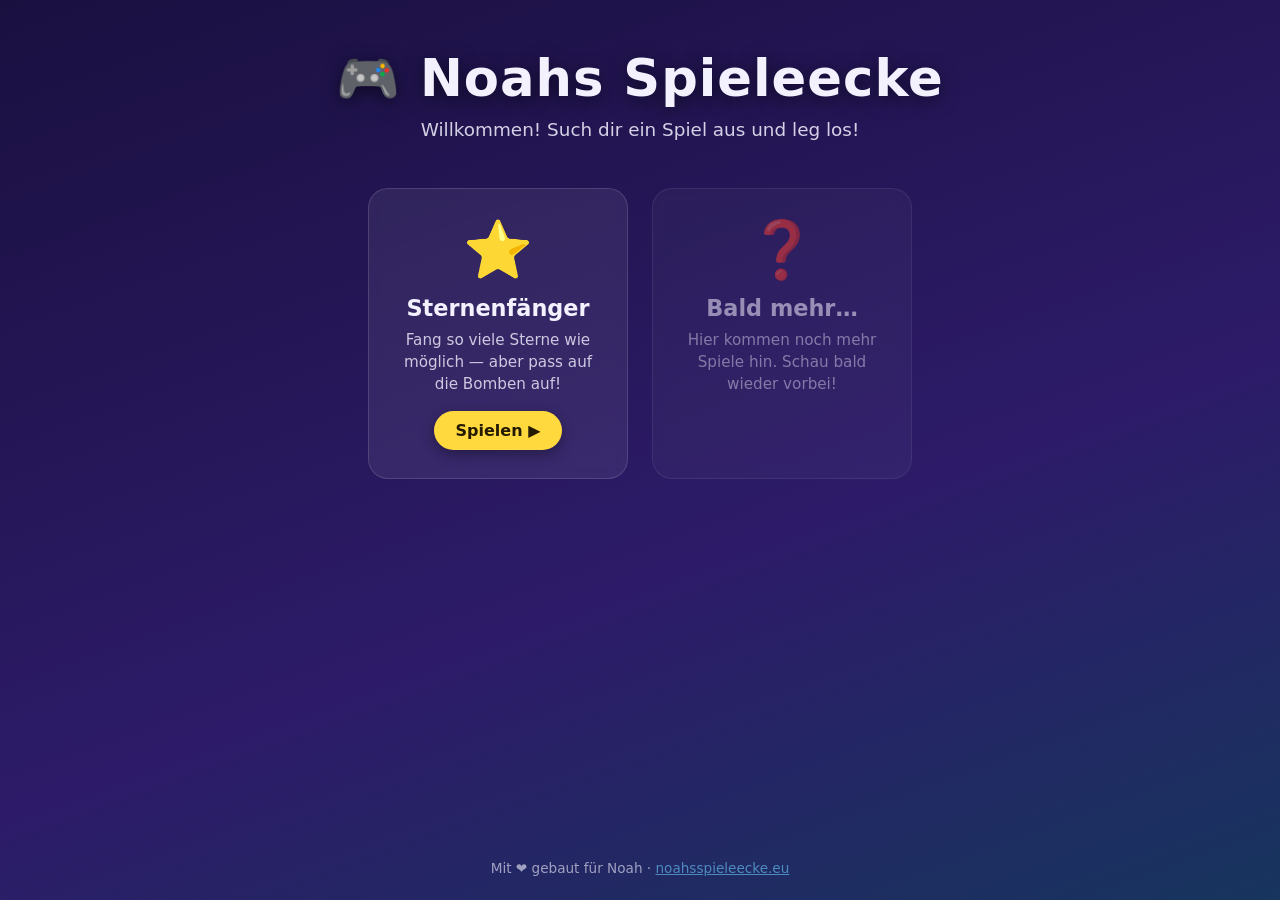
==== index.html @ bd31595b "Initial commit: Noahs Spieleecke mit Sternenfänger-Spiel und Highscore-API Co-Authored-By: Claude Fa" ====
<!DOCTYPE html>
<html lang="de">
<head>
<meta charset="utf-8">
<meta name="viewport" content="width=device-width, initial-scale=1">
<title>Noahs Spieleecke 🎮</title>
<meta name="description" content="Noahs Spieleecke — coole Browser-Spiele zum direkt Losspielen!">
<link rel="stylesheet" href="css/style.css">
<link rel="icon" href="data:image/svg+xml,<svg xmlns='http://www.w3.org/2000/svg' viewBox='0 0 100 100'><text y='.9em' font-size='90'>🎮</text></svg>">
</head>
<body>

<header class="hero">
  <h1>🎮 Noahs Spieleecke</h1>
  <p>Willkommen! Such dir ein Spiel aus und leg los!</p>
</header>

<main class="games">

  <a class="game-card" href="games/sterne/">
    <div class="game-icon">⭐</div>
    <h2>Sternenfänger</h2>
    <p>Fang so viele Sterne wie möglich — aber pass auf die Bomben auf!</p>
    <span class="play-btn">Spielen ▶</span>
  </a>

  <div class="game-card coming-soon">
    <div class="game-icon">❓</div>
    <h2>Bald mehr…</h2>
    <p>Hier kommen noch mehr Spiele hin. Schau bald wieder vorbei!</p>
  </div>

</main>

<footer>
  <p>Mit ❤️ gebaut für Noah · <a href="https://noahsspieleecke.eu">noahsspieleecke.eu</a></p>
</footer>

</body>
</html>
---- css/style.css ----
/* ===== Noahs Spieleecke — gemeinsames Stylesheet ===== */

* { margin: 0; padding: 0; box-sizing: border-box; }

:root {
  --bg1: #1a1040;
  --bg2: #2d1b69;
  --card: #ffffff12;
  --accent: #ffd93d;
  --accent2: #6bcbff;
  --text: #f4f1ff;
}

html { height: 100%; }

body {
  min-height: 100%;
  font-family: "Segoe UI", system-ui, -apple-system, sans-serif;
  color: var(--text);
  background: linear-gradient(160deg, var(--bg1), var(--bg2) 60%, #17355e);
  background-attachment: fixed;
  display: flex;
  flex-direction: column;
  align-items: center;
}

/* ---------- Startseite ---------- */

.hero {
  text-align: center;
  padding: 48px 16px 24px;
}

.hero h1 {
  font-size: clamp(2rem, 6vw, 3.2rem);
  text-shadow: 0 4px 18px #0008;
  letter-spacing: 1px;
}

.hero p {
  margin-top: 10px;
  font-size: 1.15rem;
  opacity: .85;
}

.games {
  display: flex;
  flex-wrap: wrap;
  gap: 24px;
  justify-content: center;
  padding: 24px 16px;
  max-width: 900px;
}

.game-card {
  background: var(--card);
  border: 1px solid #ffffff22;
  border-radius: 20px;
  padding: 28px 24px;
  width: 260px;
  text-align: center;
  text-decoration: none;
  color: var(--text);
  transition: transform .15s ease, box-shadow .15s ease;
  backdrop-filter: blur(6px);
}

.game-card:hover {
  transform: translateY(-6px) scale(1.02);
  box-shadow: 0 12px 30px #0006;
}

.game-card.coming-soon { opacity: .55; }
.game-card.coming-soon:hover { transform: none; box-shadow: none; }

.game-icon { font-size: 3.5rem; margin-bottom: 12px; }

.game-card h2 { font-size: 1.4rem; margin-bottom: 8px; }

.game-card p { font-size: .95rem; opacity: .8; line-height: 1.45; }

.play-btn {
  display: inline-block;
  margin-top: 16px;
  background: var(--accent);
  color: #241a00;
  font-weight: 700;
  padding: 10px 22px;
  border-radius: 999px;
  box-shadow: 0 4px 14px #0005;
}

footer {
  margin-top: auto;
  padding: 24px;
  font-size: .85rem;
  opacity: .6;
  text-align: center;
}

footer a { color: var(--accent2); }

/* ---------- Spiel-Seiten ---------- */

.game-page {
  width: 100%;
  max-width: 560px;
  padding: 12px;
  display: flex;
  flex-direction: column;
  align-items: center;
}

.game-topbar {
  width: 100%;
  display: flex;
  justify-content: space-between;
  align-items: center;
  padding: 8px 4px;
}

.game-topbar a {
  color: var(--accent2);
  text-decoration: none;
  font-weight: 600;
}

.game-topbar h1 { font-size: 1.3rem; }

canvas {
  width: 100%;
  border-radius: 16px;
  box-shadow: 0 10px 40px #0008;
  touch-action: none;
  display: block;
}

.hint {
  margin-top: 10px;
  font-size: .85rem;
  opacity: .65;
  text-align: center;
}
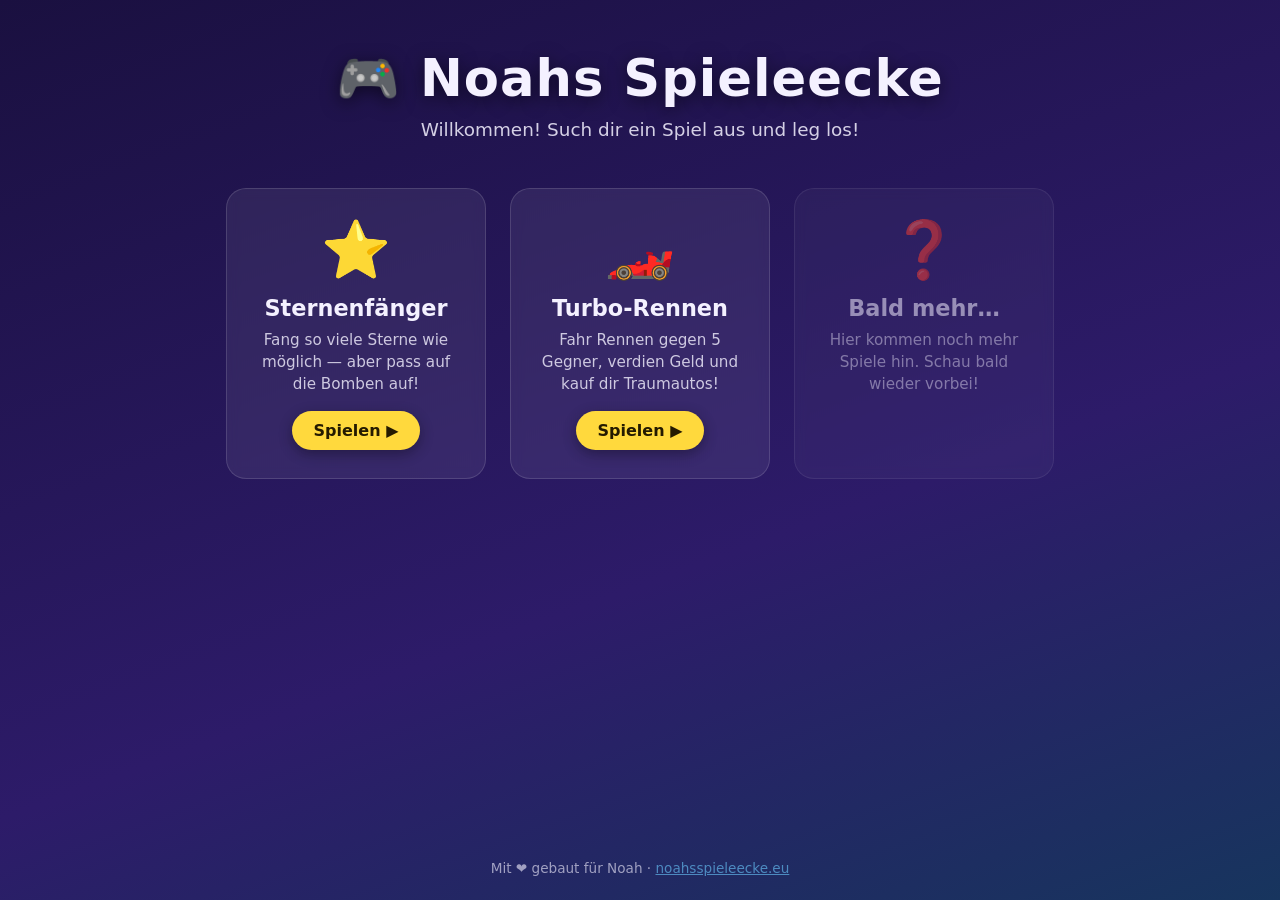
==== commit cb584000: "Neues Spiel: Turbo-Rennen (Karriere-Rennspiel mit 5 KI-Gegnern, Garage, Lackierung, 3 Strecken) Co-A" ====
--- a/index.html
+++ b/index.html
@@ -24,6 +24,13 @@
     <span class="play-btn">Spielen ▶</span>
   </a>
 
+  <a class="game-card" href="games/rennen/">
+    <div class="game-icon">🏎️</div>
+    <h2>Turbo-Rennen</h2>
+    <p>Fahr Rennen gegen 5 Gegner, verdien Geld und kauf dir Traumautos!</p>
+    <span class="play-btn">Spielen ▶</span>
+  </a>
+
   <div class="game-card coming-soon">
     <div class="game-icon">❓</div>
     <h2>Bald mehr…</h2>
